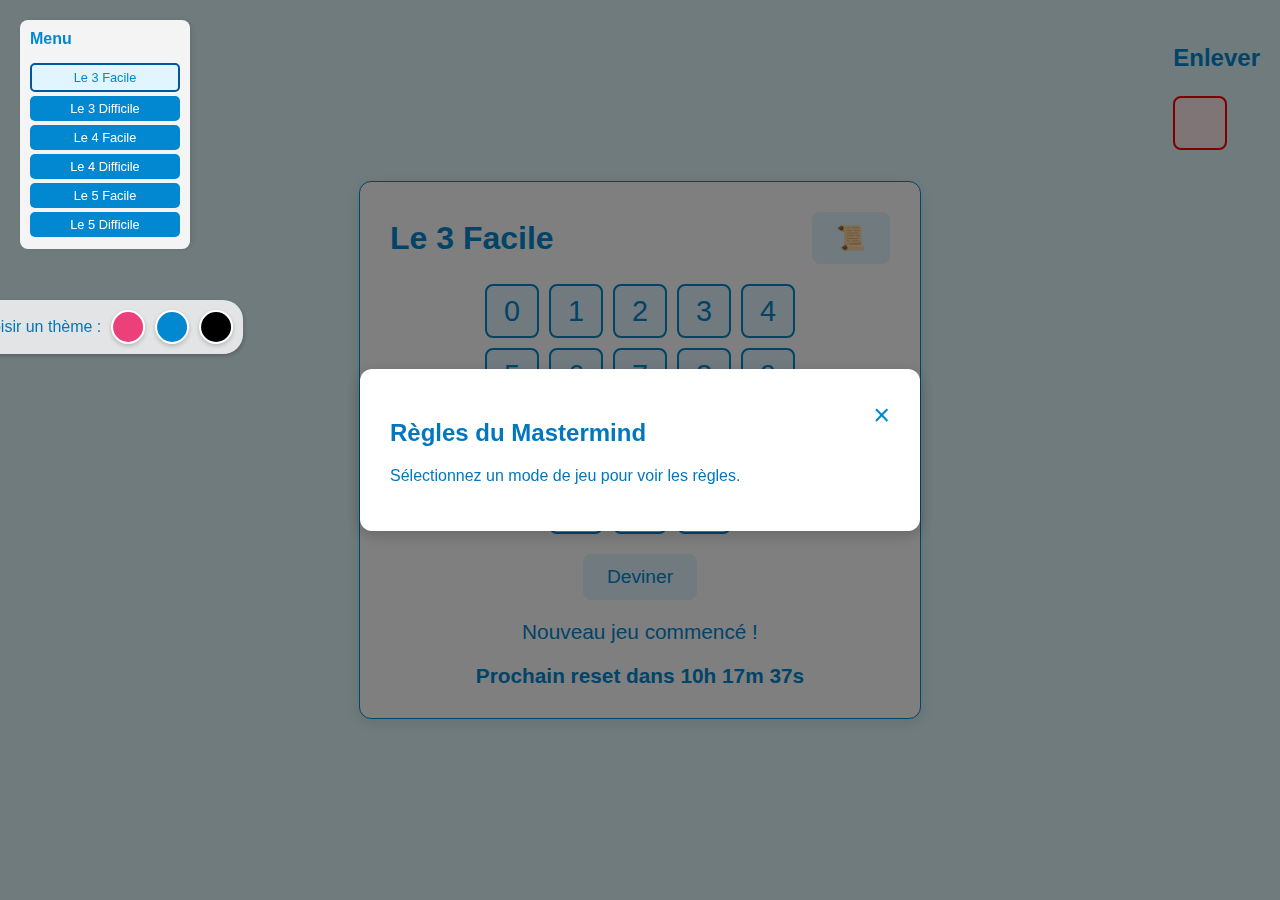
==== index.html @ f43af259 "Add files via upload" ====
<!DOCTYPE html>
<html lang="fr">
<head>
    <meta charset="UTF-8">
    <meta name="viewport" content="width=device-width, initial-scale=1.0">
    <title>Mastermind</title>
    <link rel="stylesheet" href="styles.css">
</head>
<body>
<div id="menu">
    <h2>Menu</h2>
    <button onclick="selectGame('3-easy')">Le 3 Facile</button>
    <button onclick="selectGame('3-hard')">Le 3 Difficile</button>
    <button onclick="selectGame('4-easy')">Le 4 Facile</button>
    <button onclick="selectGame('4-hard')">Le 4 Difficile</button>
    <button onclick="selectGame('5-easy')">Le 5 Facile</button>
    <button onclick="selectGame('5-hard')">Le 5 Difficile</button>
</div>

<div id="game-container">
    <div id="game">
        <div class="header">
            <h1 id="game-title">Mastermind</h1>
            <button class="rules-btn" onclick="openRulesPopup()">📜</button>
        </div>
        <div class="input-container">
            <div class="tile-row">
                <div class="tile" id="tile-0">0</div>
                <div class="tile" id="tile-1">1</div>
                <div class="tile" id="tile-2">2</div>
                <div class="tile" id="tile-3">3</div>
                <div class="tile" id="tile-4">4</div>
            </div>
            <div class="tile-row">
                <div class="tile" id="tile-5">5</div>
                <div class="tile" id="tile-6">6</div>
                <div class="tile" id="tile-7">7</div>
                <div class="tile" id="tile-8">8</div>
                <div class="tile" id="tile-9">9</div>
            </div>
        </div>
        <div class="button-container">
            <button onclick="clearSelected()">Vider</button>
            <button onclick="clearAll()">Vider Tout</button>
        </div>
        <div class="proposal-container">
            <div class="proposal-tile" id="proposal-1"></div>
            <div class="proposal-tile" id="proposal-2"></div>
            <div class="proposal-tile" id="proposal-3"></div>
            <div class="proposal-tile" id="proposal-4"></div>
            <div class="proposal-tile" id="proposal-5"></div>
        </div>
        <button onclick="makeGuess()">Deviner</button>
        <div id="feedback"></div>
        <div id="history"></div>
        <div id="countdown"></div>
    </div>
</div>

<!-- Section pour enlever les chiffres -->
<div id="exclude-section">
    <h3>Enlever</h3>
    <div id="exclude-tile" class="tile"></div>
    <div id="excluded-numbers"></div>
</div>

<!-- Pop-up pour les règles -->
<div id="rules-popup" class="popup">
    <div class="popup-content">
        <span class="close-btn" onclick="closePopup()">&times;</span>
        <h2>Règles du Mastermind</h2>
        <p>Devinez la combinaison secrète de 4 chiffres allant de 0 à 9.</p>
        <p>Les règles sont les suivantes :</p>
        <ul>
            <li>Pas de doublons : chaque chiffre est unique.</li>
            <li>Vous avez 10 tentatives pour deviner la combinaison.</li>
            <li>Après chaque tentative, vous recevrez des indices :
                <ul>
                    <li>Bien placé : chiffre correct à la bonne position.</li>
                    <li>Mal placé : chiffre correct mais à la mauvaise position.</li>
                </ul>
            </li>
        </ul>
    </div>
</div>

<!-- Pop-up de victoire -->
<div id="victory-popup" class="popup">
    <div class="popup-content">
        <span class="close-btn" onclick="closeVictoryPopup()">&times;</span>
        <h2>🎉 Bravo ! 🎉</h2>
        <p id="victory-message"></p>
    </div>
</div>

<script src="mastermind.js"></script>

<div id="theme-menu">
    <label>Choisir un thème :</label>
    <div class="theme-option" data-theme="rose-gris" style="background-color: #EC407A;"></div>
    <div class="theme-option" data-theme="bleu-vert" style="background-color: #0288D1;"></div>
    <div class="theme-option" data-theme="noir" style="background-color: #000000;"></div>
</div>


</body>
</html>
---- styles.css ----
body {
    font-family: 'Roboto', sans-serif;
    display: flex;
    justify-content: center;
    align-items: center;
    height: 100vh;
    margin: 0;
    background-color: #d6f7be; /* Gris Clair */
    color: #424242; /* Gris Foncé */
}

#game-container {
    text-align: center;
    width: 100%;
    max-width: 500px;
    padding: 30px;
    background-color: white;
    border-radius: 12px;
    box-shadow: 0 4px 15px rgba(0, 0, 0, 0.1);
    border: 1px solid #EC407A; /* Rose Pastel */
}

#game {
    display: inline-block;
    width: 100%;
}

.header {
    display: flex;
    justify-content: space-between;
    align-items: center;
    margin-bottom: 20px;
}

.header h1 {
    color: #EC407A; /* Rose Pastel */
    font-size: 2em;
    margin: 0;
}

.rules-btn {
    background: none;
    border: none;
    font-size: 1.5em;
    cursor: pointer;
    color: #EC407A; /* Rose Pastel */
}

.rules-btn:hover {
    color: #d81b60; /* Rose foncé pour le hover */
}

.input-container {
    display: flex;
    flex-direction: column;
    align-items: center;
    gap: 10px;
    margin-bottom: 20px;
}

.tile-row {
    display: flex;
    gap: 10px;
}

.tile {
    width: 50px;
    height: 50px;
    display: flex;
    justify-content: center;
    align-items: center;
    font-size: 1.8em;
    border: 2px solid #EC407A; /* Rose Pastel */
    border-radius: 8px;
    background-color: #FCE4EC; /* Rose très clair */
    color: #EC407A; /* Rose Pastel */
    cursor: pointer;
    transition: background-color 0.3s;
}

.tile:hover {
    background-color: #F3E5F5; /* Rose clair pour le hover */
}

.tile.disabled {
    background-color: #E0E0E0; /* Gris Clair */
    color: #999;
    cursor: not-allowed;
}

.button-container {
    display: flex;
    justify-content: center;
    gap: 10px;
    margin-bottom: 20px;
}

.button-container button {
    padding: 10px 20px;
    font-size: 1em;
    cursor: pointer;
    background-color: #EC407A; /* Rose Pastel */
    color: white;
    border: none;
    border-radius: 8px;
    transition: background-color 0.3s;
}

.button-container button:hover {
    background-color: #d81b60; /* Rose foncé pour le hover */
}

.proposal-container {
    display: flex;
    justify-content: center;
    gap: 10px;
    margin-bottom: 20px;
}

.proposal-tile {
    width: 50px;
    height: 50px;
    display: flex;
    justify-content: center;
    align-items: center;
    font-size: 1.8em;
    border: 2px solid #EC407A; /* Rose Pastel */
    border-radius: 8px;
    background-color: #FCE4EC; /* Rose très clair */
    color: #EC407A; /* Rose Pastel */
    cursor: pointer;
}

.proposal-tile.selected {
    border-color: #d81b60; /* Rose foncé pour la sélection */
}

button {
    padding: 12px 24px;
    font-size: 1.2em;
    cursor: pointer;
    background-color: #EC407A; /* Rose Pastel */
    color: white;
    border: none;
    border-radius: 8px;
    transition: background-color 0.3s;
}

button:hover {
    background-color: #d81b60; /* Rose foncé pour le hover */
}

#feedback {
    margin-top: 20px;
    font-size: 1.3em;
    color: #EC407A; /* Rose Pastel */
}

#history {
    margin-top: 20px;
    text-align: left;
}

.history-item {
    display: flex;
    align-items: center;
    margin-bottom: 15px;
}

.history-digit {
    display: inline-block;
    width: 50px;
    height: 50px;
    line-height: 50px;
    text-align: center;
    font-size: 1.8em;
    margin: 0 8px;
    border: 2px solid #EC407A; /* Rose Pastel */
    border-radius: 8px;
    background-color: #FCE4EC; /* Rose très clair */
    color: #EC407A; /* Rose Pastel */
}

.result {
    margin-left: 20px;
    font-size: 1.3em;
    color: #EC407A; /* Rose Pastel */
    white-space: nowrap;
}

#countdown {
    margin-top: 20px;
    font-size: 1.3em;
    font-weight: bold;
    color: #EC407A; /* Rose Pastel */
}

/* Styles pour la pop-up */
.popup {
    display: none;
    justify-content: center;
    align-items: center;
    position: fixed;
    top: 0;
    left: 0;
    width: 100%;
    height: 100%;
    background-color: rgba(0, 0, 0, 0.5);
}

.popup-content {
    background-color: white;
    padding: 30px;
    border-radius: 12px;
    box-shadow: 0 4px 15px rgba(0, 0, 0, 0.2);
    text-align: left;
    width: 80%;
    max-width: 500px;
}

.close-btn {
    float: right;
    font-size: 1.8em;
    cursor: pointer;
    color: #EC407A; /* Rose Pastel */
}

.close-btn:hover {
    color: #d81b60; /* Rose foncé pour le hover */
}

/* Styles pour la section d'exclusion */
#exclude-section {
    position: absolute;
    top: 20px;
    right: 20px;
    text-align: center;
}

#exclude-section h3 {
    font-size: 1.5em;
    color: #EC407A; /* Rose Pastel */
}

#exclude-tile {
    margin-top: 10px;
    cursor: pointer;
    border-color: red;
    background-color: #ffebee;
    color: red;
}

#exclude-tile.selected {
    border-color: #d81b60; /* Rose foncé pour la sélection */
    background-color: #FCE4EC; /* Rose très clair */
    color: #EC407A; /* Rose Pastel */
}

#excluded-numbers {
    margin-top: 10px;
    display: flex;
    flex-direction: column;
    align-items: center;
    gap: 10px;
}

#excluded-numbers .excluded-number {
    width: 50px;
    height: 50px;
    display: flex;
    justify-content: center;
    align-items: center;
    font-size: 1.8em;
    border: 2px solid red;
    border-radius: 8px;
    background-color: #ffebee;
    color: red;
    cursor: pointer;
}

#excluded-numbers .excluded-number:hover {
    background-color: #ffcdd2;
}

.tile.disabled {
    background-color: #E0E0E0; /* Gris Clair */
    color: #999;
    cursor: not-allowed;
}

.tile.excluded {
    background-color: #ffcdd2;
    color: red;
    cursor: pointer;
}

.tile.selected {
    border-color: #d81b60; /* Rose foncé pour la sélection */
    background-color: #FCE4EC; /* Rose très clair */
    color: #EC407A; /* Rose Pastel */
}

/* Styles pour les boutons de chiffres */
#number-buttons {
    display: flex;
    flex-wrap: wrap;
    justify-content: center;
    gap: 10px;
    margin-top: 20px;
}

#number-buttons button {
    width: 50px;
    height: 50px;
    font-size: 1.8em;
    border: 2px solid #EC407A; /* Rose Pastel */
    border-radius: 8px;
    background-color: #FCE4EC; /* Rose très clair */
    color: #EC407A; /* Rose Pastel */
    cursor: pointer;
    transition: background-color 0.3s;
}

#number-buttons button:hover {
    background-color: #F3E5F5; /* Rose clair pour le hover */
}

#number-buttons button.excluded {
    color: red;
    border-color: red;
    background-color: #ffebee;
}

#menu {
    position: fixed;
    top: 20px;
    left: 20px;
    z-index: 1000;
    background-color: #f4f4f4;
    padding: 10px;
    box-shadow: 2px 0 5px rgba(0, 0, 0, 0.1);
    border-radius: 8px;
    width: 150px; /* Largeur fixe pour le menu */
}

#menu h2 {
    margin-top: 0;
    color: #EC407A; /* Rose Pastel */
    font-size: 1em; /* Réduit la taille du titre */
}

#menu button {
    width: 100%;
    padding: 5px; /* Réduit le padding des boutons */
    margin: 2px 0; /* Réduit la marge entre les boutons */
    background-color: #EC407A; /* Rose Pastel */
    color: white;
    border: none;
    border-radius: 5px;
    cursor: pointer;
    transition: background-color 0.3s;
    font-size: 0.8em; /* Réduit la taille de la police */
}

#menu button:hover {
    background-color: #d81b60; /* Rose foncé pour le hover */
}

#menu button.selected {
    border: 2px solid #d81b60; /* Rose foncé pour la sélection */
    background-color: #FCE4EC; /* Rose très clair */
    color: #EC407A; /* Rose Pastel */
}

.history-digit.well-placed {
    background-color: green;
    color: white;
}

.history-digit.misplaced {
    background-color: yellow;
    color: black;
}

/* Thème Rose et Gris */
body.rose-gris {
    background-color: #E0E0E0; /* Gris Clair */
    color: #424242; /* Gris Foncé */
}

body.rose-gris #game-container {
    border: 1px solid #EC407A; /* Rose Pastel */
}

body.rose-gris .header h1 {
    color: #EC407A; /* Rose Pastel */
}

body.rose-gris .tile,
body.rose-gris .proposal-tile,
body.rose-gris button {
    border-color: #EC407A; /* Rose Pastel */
    background-color: #FCE4EC; /* Rose très clair */
    color: #EC407A; /* Rose Pastel */
}

body.rose-gris .tile:hover,
body.rose-gris .proposal-tile:hover,
body.rose-gris button:hover {
    background-color: #F3E5F5; /* Rose clair pour le hover */
}

/* Thème Bleu et Vert */
body.bleu-vert {
    background-color: #E0F7FA; /* Bleu très clair */
    color: #0277BD; /* Bleu foncé pour le texte par défaut */
}

body.bleu-vert #game-container {
    border: 1px solid #0288D1; /* Bleu */
}

body.bleu-vert .header h1 {
    color: #0288D1; /* Bleu */
}

body.bleu-vert .rules-btn {
    color: #0288D1; /* Bleu */
}

body.bleu-vert .rules-btn:hover {
    color: #01579B; /* Bleu foncé pour le hover */
}

body.bleu-vert .tile,
body.bleu-vert .proposal-tile,
body.bleu-vert button {
    border-color: #0288D1; /* Bleu */
    background-color: #E1F5FE; /* Bleu très clair */
    color: #0288D1; /* Bleu */
}

body.bleu-vert .tile:hover,
body.bleu-vert .proposal-tile:hover,
body.bleu-vert button:hover {
    background-color: #B3E5FC; /* Bleu clair pour le hover */
}

body.bleu-vert #feedback {
    color: #0288D1; /* Bleu */
}

body.bleu-vert #history .history-item .history-digit {
    border-color: #0288D1; /* Bleu */
    background-color: #E1F5FE; /* Bleu très clair */
    color: #0288D1; /* Bleu */
}

body.bleu-vert #countdown {
    color: #0288D1; /* Bleu */
}

body.bleu-vert .close-btn {
    color: #0288D1; /* Bleu */
}

body.bleu-vert .close-btn:hover {
    color: #01579B; /* Bleu foncé pour le hover */
}

body.bleu-vert #exclude-section h3 {
    color: #0288D1; /* Bleu */
}

body.bleu-vert #menu h2 {
    color: #0288D1; /* Bleu */
}

body.bleu-vert #menu button {
    background-color: #0288D1; /* Bleu */
    color: white;
}

body.bleu-vert #menu button:hover {
    background-color: #01579B; /* Bleu foncé pour le hover */
}

body.bleu-vert #menu button.selected {
    border: 2px solid #01579B; /* Bleu foncé pour la sélection */
    background-color: #E1F5FE; /* Bleu très clair */
    color: #0288D1; /* Bleu */
}

body.bleu-vert #number-buttons button {
    border-color: #0288D1; /* Bleu */
    background-color: #E1F5FE; /* Bleu très clair */
    color: #0288D1; /* Bleu */
}

body.bleu-vert #number-buttons button:hover {
    background-color: #B3E5FC; /* Bleu clair pour le hover */
}

body.bleu-vert .well-placed-example {
    color: white;
    background-color: #01579B; /* Bleu foncé pour "bien placé" */
    padding: 2px 5px;
    border-radius: 3px;
}

body.bleu-vert .misplaced-example {
    color: black;
    background-color: #B3E5FC; /* Bleu clair pour "mal placé" */
    padding: 2px 5px;
    border-radius: 3px;
}

/* Styles pour le texte de l'historique dans le thème bleu */
body.bleu-vert #history .result {
    color: #0288D1; /* Bleu */
}

body.bleu-vert .history-item .result {
    color: #0288D1; /* Bleu */
}
body.bleu-vert .history-digit.well-placed {
    background-color: #05662d !important; /* Vert foncé */
    color: white !important;
}

body.bleu-vert .history-digit.misplaced {
    background-color: #f1f52c !important; /* Jaune */
    color: black !important;
}



/* Thème Noir */
body.noir {
    background-color: #121212; /* Bleu très clair */
    color: #0277BD; /* Bleu foncé pour le texte par défaut */
}

body.noir #game-container {
    border: 1px solid #121212; /* Bleu */
}

body.noir .header h1 {
    color: #121212; /* Bleu */
}

body.noir .rules-btn {
    color: #121212; /* Bleu */
}

body.noir .rules-btn:hover {
    color: #121212; /* Bleu foncé pour le hover */
}

body.noir .tile,
body.noir .proposal-tile,
body.noir button {
    border-color: #121212; /* Bleu */
    background-color: #e0e0e0; /* Bleu très clair */
    color: #121212; /* Bleu */
}

body.noir .tile:hover,
body.noir .proposal-tile:hover,
body.noir button:hover {
    background-color: #B3E5FC; /* Bleu clair pour le hover */
}

body.noir #feedback {
    color: #121212; /* Bleu */
}

body.noir #history .history-item .history-digit {
    border-color: #121212; /* Bleu */
    background-color: #e0e0e0; /* Bleu très clair */
    color: #121212; /* Bleu */
}

body.noir #countdown {
    color: #121212; /* Bleu */
}

body.noir .close-btn {
    color: #121212; /* Bleu */
}

body.noir .close-btn:hover {
    color: #01579B; /* Bleu foncé pour le hover */
}

body.noir #exclude-section h3 {
    color: #121212; /* Bleu */
}

body.noir #menu h2 {
    color: #121212; /* Bleu */
}

body.noir #menu button {
    background-color: #121212; /* Bleu */
    color: white;
}

body.noir #menu button:hover {
    background-color: #01579B; /* Bleu foncé pour le hover */
}

body.noir #menu button.selected {
    border: 2px solid #01579B; /* Bleu foncé pour la sélection */
    background-color: #e0e0e0; /* Bleu très clair */
    color: #121212; /* Bleu */
}

body.noir #number-buttons button {
    border-color: #121212; /* Bleu */
    background-color: #e0e0e0; /* Bleu très clair */
    color: #121212; /* Bleu */
}

body.noir #number-buttons button:hover {
    background-color: #B3E5FC; /* Bleu clair pour le hover */
}

body.noir .well-placed-example {
    color: white;
    background-color: #01579B; /* Bleu foncé pour "bien placé" */
    padding: 2px 5px;
    border-radius: 3px;
}

body.noir .misplaced-example {
    color: black;
    background-color: #B3E5FC; /* Bleu clair pour "mal placé" */
    padding: 2px 5px;
    border-radius: 3px;
}

/* Styles pour le texte de l'historique dans le thème bleu */
body.noir #history .result {
    color: #121212; /* Bleu */
}

body.noir .history-item .result {
    color: #121212; /* Bleu */
}
body.noir .history-digit.well-placed {
    background-color: #05662d !important; /* Vert foncé */
    color: white !important;
}

body.noir .history-digit.misplaced {
    background-color: #f1f52c !important; /* Jaune */
    color: black !important;
}







/* Styles communs pour les cases de couleur */
#theme-menu {
    display: flex;
    justify-content: left; /* Centre les éléments horizontalement */
    align-items: center;
    gap: 10px;
    position: absolute; /* Positionne le menu de manière absolue */
    top: 300px; /* 20px du haut de la page */
    left: 8%; /* Centre par rapport à la largeur de la page */
    transform: translateX(-50%); /* Déplace le menu de 50% de sa propre largeur vers la gauche */
    padding: 10px;
    background-color: rgba(255, 255, 255, 0.8); /* Fond semi-transparent pour le contraste */
    border-radius: 20px;
    box-shadow: 0 2px 4px rgba(0, 0, 0, 0.2); /* Ombre pour mieux voir le menu */
}

.theme-option {
    width: 30px;
    height: 30px;
    border-radius: 50%;
    cursor: pointer;
    border: 2px solid #FFFFFF;
    box-shadow: 0 2px 4px rgba(0, 0, 0, 0.2); /* Ajoute une ombre pour mieux voir les cases */
}

.theme-option:hover {
    transform: scale(1.1); /* Agrandit légèrement la case au survol */
}
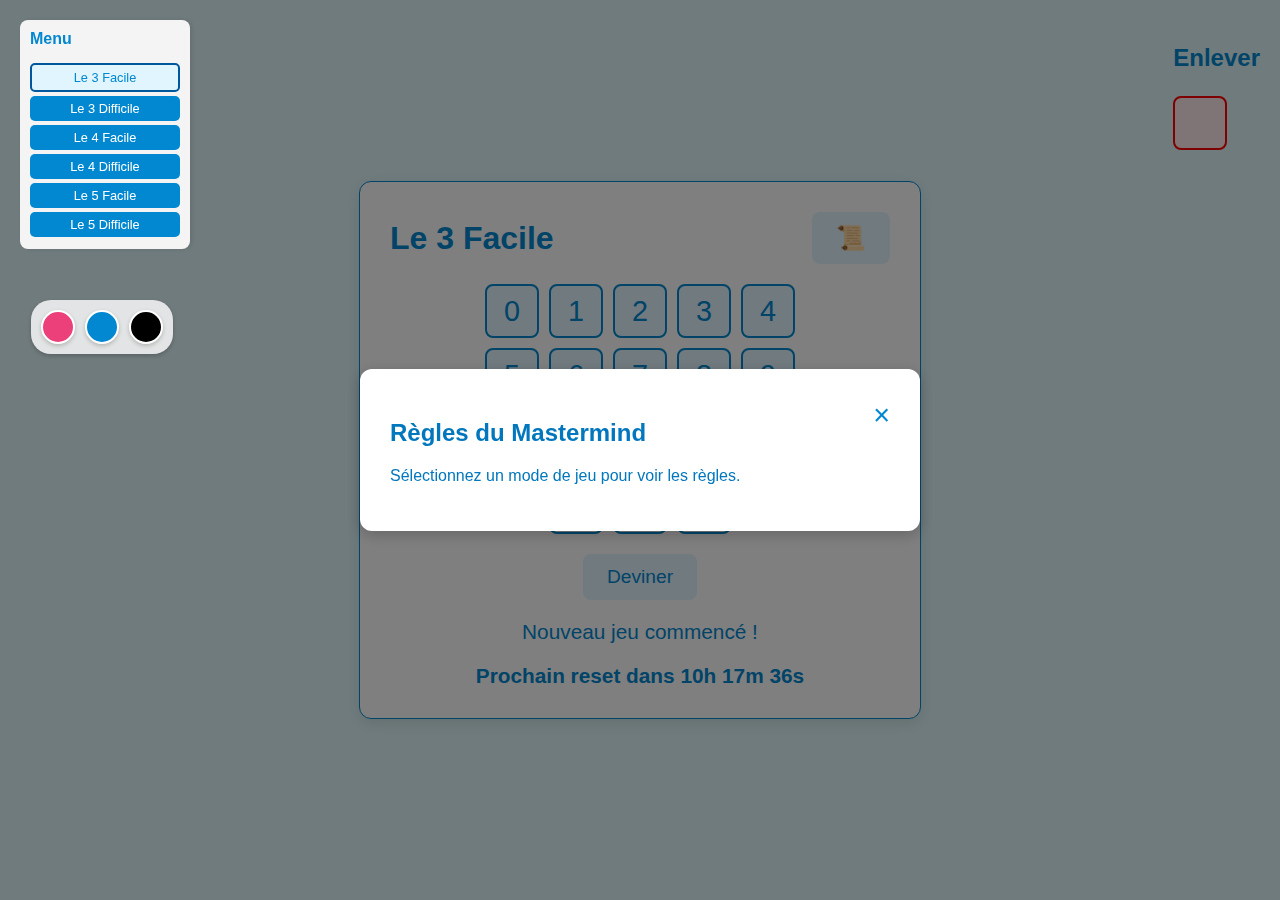
==== commit ed13ffe8: "Add files via upload" ====
--- a/index.html
+++ b/index.html
@@ -96,12 +96,10 @@
 <script src="mastermind.js"></script>
 
 <div id="theme-menu">
-    <label>Choisir un thème :</label>
     <div class="theme-option" data-theme="rose-gris" style="background-color: #EC407A;"></div>
     <div class="theme-option" data-theme="bleu-vert" style="background-color: #0288D1;"></div>
     <div class="theme-option" data-theme="noir" style="background-color: #000000;"></div>
 </div>
 
-
 </body>
 </html>
--- a/styles.css
+++ b/styles.css
@@ -88,6 +88,13 @@
     cursor: not-allowed;
 }
 
+.tile.locked {
+    background-color: #757575 !important; /* Gris sombre pour indiquer le verrouillage */
+    color: #ffffff !important; /* Texte blanc pour un meilleur contraste */
+    cursor: not-allowed !important;
+    opacity: 0.7 !important; /* Réduit l'opacité pour un effet de grisage */
+}
+
 .button-container {
     display: flex;
     justify-content: center;
@@ -533,8 +540,6 @@
     color: black !important;
 }
 
-
-
 /* Thème Noir */
 body.noir {
     background-color: #121212; /* Bleu très clair */
@@ -657,12 +662,6 @@
     background-color: #f1f52c !important; /* Jaune */
     color: black !important;
 }
-
-
-
-
-
-
 
 /* Styles communs pour les cases de couleur */
 #theme-menu {
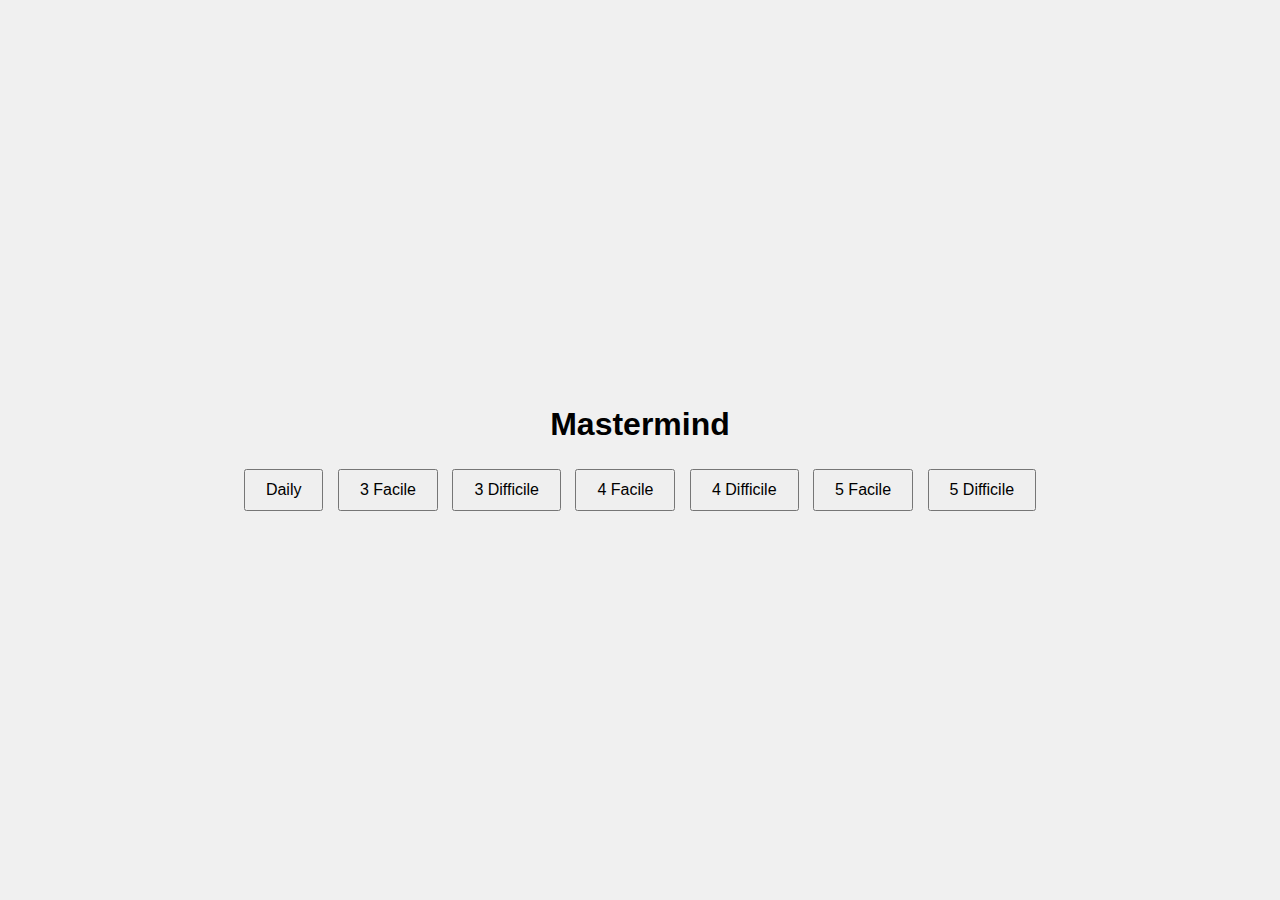
==== commit 8ce579b1: "Add files via upload" ====
--- a/index.html
+++ b/index.html
@@ -7,99 +7,15 @@
     <link rel="stylesheet" href="styles.css">
 </head>
 <body>
-<div id="menu">
-    <h2>Menu</h2>
-    <button onclick="selectGame('3-easy')">Le 3 Facile</button>
-    <button onclick="selectGame('3-hard')">Le 3 Difficile</button>
-    <button onclick="selectGame('4-easy')">Le 4 Facile</button>
-    <button onclick="selectGame('4-hard')">Le 4 Difficile</button>
-    <button onclick="selectGame('5-easy')">Le 5 Facile</button>
-    <button onclick="selectGame('5-hard')">Le 5 Difficile</button>
-</div>
-
-<div id="game-container">
-    <div id="game">
-        <div class="header">
-            <h1 id="game-title">Mastermind</h1>
-            <button class="rules-btn" onclick="openRulesPopup()">📜</button>
-        </div>
-        <div class="input-container">
-            <div class="tile-row">
-                <div class="tile" id="tile-0">0</div>
-                <div class="tile" id="tile-1">1</div>
-                <div class="tile" id="tile-2">2</div>
-                <div class="tile" id="tile-3">3</div>
-                <div class="tile" id="tile-4">4</div>
-            </div>
-            <div class="tile-row">
-                <div class="tile" id="tile-5">5</div>
-                <div class="tile" id="tile-6">6</div>
-                <div class="tile" id="tile-7">7</div>
-                <div class="tile" id="tile-8">8</div>
-                <div class="tile" id="tile-9">9</div>
-            </div>
-        </div>
-        <div class="button-container">
-            <button onclick="clearSelected()">Vider</button>
-            <button onclick="clearAll()">Vider Tout</button>
-        </div>
-        <div class="proposal-container">
-            <div class="proposal-tile" id="proposal-1"></div>
-            <div class="proposal-tile" id="proposal-2"></div>
-            <div class="proposal-tile" id="proposal-3"></div>
-            <div class="proposal-tile" id="proposal-4"></div>
-            <div class="proposal-tile" id="proposal-5"></div>
-        </div>
-        <button onclick="makeGuess()">Deviner</button>
-        <div id="feedback"></div>
-        <div id="history"></div>
-        <div id="countdown"></div>
+    <div class="menu">
+        <h1>Mastermind</h1>
+        <button onclick="window.location.href='game.html?mode=daily'">Daily</button>
+        <button onclick="window.location.href='game.html?mode=3easy'">3 Facile</button>
+        <button onclick="window.location.href='game.html?mode=3hard'">3 Difficile</button>
+        <button onclick="window.location.href='game.html?mode=4easy'">4 Facile</button>
+        <button onclick="window.location.href='game.html?mode=4hard'">4 Difficile</button>
+        <button onclick="window.location.href='game.html?mode=5easy'">5 Facile</button>
+        <button onclick="window.location.href='game.html?mode=5hard'">5 Difficile</button>
     </div>
-</div>
-
-<!-- Section pour enlever les chiffres -->
-<div id="exclude-section">
-    <h3>Enlever</h3>
-    <div id="exclude-tile" class="tile"></div>
-    <div id="excluded-numbers"></div>
-</div>
-
-<!-- Pop-up pour les règles -->
-<div id="rules-popup" class="popup">
-    <div class="popup-content">
-        <span class="close-btn" onclick="closePopup()">&times;</span>
-        <h2>Règles du Mastermind</h2>
-        <p>Devinez la combinaison secrète de 4 chiffres allant de 0 à 9.</p>
-        <p>Les règles sont les suivantes :</p>
-        <ul>
-            <li>Pas de doublons : chaque chiffre est unique.</li>
-            <li>Vous avez 10 tentatives pour deviner la combinaison.</li>
-            <li>Après chaque tentative, vous recevrez des indices :
-                <ul>
-                    <li>Bien placé : chiffre correct à la bonne position.</li>
-                    <li>Mal placé : chiffre correct mais à la mauvaise position.</li>
-                </ul>
-            </li>
-        </ul>
-    </div>
-</div>
-
-<!-- Pop-up de victoire -->
-<div id="victory-popup" class="popup">
-    <div class="popup-content">
-        <span class="close-btn" onclick="closeVictoryPopup()">&times;</span>
-        <h2>🎉 Bravo ! 🎉</h2>
-        <p id="victory-message"></p>
-    </div>
-</div>
-
-<script src="mastermind.js"></script>
-
-<div id="theme-menu">
-    <div class="theme-option" data-theme="rose-gris" style="background-color: #EC407A;"></div>
-    <div class="theme-option" data-theme="bleu-vert" style="background-color: #0288D1;"></div>
-    <div class="theme-option" data-theme="noir" style="background-color: #000000;"></div>
-</div>
-
 </body>
 </html>
--- a/styles.css
+++ b/styles.css
@@ -1,693 +1,53 @@
 body {
-    font-family: 'Roboto', sans-serif;
+    font-family: Arial, sans-serif;
     display: flex;
     justify-content: center;
     align-items: center;
     height: 100vh;
     margin: 0;
-    background-color: #d6f7be; /* Gris Clair */
-    color: #424242; /* Gris Foncé */
+    background-color: #f0f0f0;
 }
 
-#game-container {
+.menu, .game-container {
     text-align: center;
-    width: 100%;
-    max-width: 500px;
-    padding: 30px;
-    background-color: white;
-    border-radius: 12px;
-    box-shadow: 0 4px 15px rgba(0, 0, 0, 0.1);
-    border: 1px solid #EC407A; /* Rose Pastel */
 }
 
-#game {
-    display: inline-block;
-    width: 100%;
+.menu button, .buttons button {
+    margin: 5px;
+    padding: 10px 20px;
+    font-size: 16px;
 }
 
-.header {
+.tiles {
     display: flex;
-    justify-content: space-between;
-    align-items: center;
+    justify-content: center;
     margin-bottom: 20px;
 }
 
-.header h1 {
-    color: #EC407A; /* Rose Pastel */
-    font-size: 2em;
-    margin: 0;
+.tiles button {
+    margin: 5px;
+    padding: 10px;
+    font-size: 18px;
 }
 
-.rules-btn {
-    background: none;
-    border: none;
-    font-size: 1.5em;
-    cursor: pointer;
-    color: #EC407A; /* Rose Pastel */
-}
-
-.rules-btn:hover {
-    color: #d81b60; /* Rose foncé pour le hover */
-}
-
-.input-container {
+.attempt {
     display: flex;
-    flex-direction: column;
-    align-items: center;
-    gap: 10px;
+    justify-content: center;
     margin-bottom: 20px;
 }
 
-.tile-row {
-    display: flex;
-    gap: 10px;
+.attempt input {
+    width: 30px;
+    height: 30px;
+    font-size: 18px;
+    text-align: center;
+    margin: 0 5px;
 }
 
-.tile {
-    width: 50px;
-    height: 50px;
-    display: flex;
-    justify-content: center;
-    align-items: center;
-    font-size: 1.8em;
-    border: 2px solid #EC407A; /* Rose Pastel */
-    border-radius: 8px;
-    background-color: #FCE4EC; /* Rose très clair */
-    color: #EC407A; /* Rose Pastel */
-    cursor: pointer;
-    transition: background-color 0.3s;
-}
-
-.tile:hover {
-    background-color: #F3E5F5; /* Rose clair pour le hover */
-}
-
-.tile.disabled {
-    background-color: #E0E0E0; /* Gris Clair */
-    color: #999;
-    cursor: not-allowed;
-}
-
-.tile.locked {
-    background-color: #757575 !important; /* Gris sombre pour indiquer le verrouillage */
-    color: #ffffff !important; /* Texte blanc pour un meilleur contraste */
-    cursor: not-allowed !important;
-    opacity: 0.7 !important; /* Réduit l'opacité pour un effet de grisage */
-}
-
-.button-container {
-    display: flex;
-    justify-content: center;
-    gap: 10px;
-    margin-bottom: 20px;
-}
-
-.button-container button {
-    padding: 10px 20px;
-    font-size: 1em;
-    cursor: pointer;
-    background-color: #EC407A; /* Rose Pastel */
-    color: white;
-    border: none;
-    border-radius: 8px;
-    transition: background-color 0.3s;
-}
-
-.button-container button:hover {
-    background-color: #d81b60; /* Rose foncé pour le hover */
-}
-
-.proposal-container {
-    display: flex;
-    justify-content: center;
-    gap: 10px;
-    margin-bottom: 20px;
-}
-
-.proposal-tile {
-    width: 50px;
-    height: 50px;
-    display: flex;
-    justify-content: center;
-    align-items: center;
-    font-size: 1.8em;
-    border: 2px solid #EC407A; /* Rose Pastel */
-    border-radius: 8px;
-    background-color: #FCE4EC; /* Rose très clair */
-    color: #EC407A; /* Rose Pastel */
-    cursor: pointer;
-}
-
-.proposal-tile.selected {
-    border-color: #d81b60; /* Rose foncé pour la sélection */
-}
-
-button {
-    padding: 12px 24px;
-    font-size: 1.2em;
-    cursor: pointer;
-    background-color: #EC407A; /* Rose Pastel */
-    color: white;
-    border: none;
-    border-radius: 8px;
-    transition: background-color 0.3s;
-}
-
-button:hover {
-    background-color: #d81b60; /* Rose foncé pour le hover */
-}
-
-#feedback {
-    margin-top: 20px;
-    font-size: 1.3em;
-    color: #EC407A; /* Rose Pastel */
-}
-
-#history {
-    margin-top: 20px;
-    text-align: left;
-}
-
-.history-item {
-    display: flex;
-    align-items: center;
-    margin-bottom: 15px;
-}
-
-.history-digit {
-    display: inline-block;
-    width: 50px;
-    height: 50px;
-    line-height: 50px;
-    text-align: center;
-    font-size: 1.8em;
-    margin: 0 8px;
-    border: 2px solid #EC407A; /* Rose Pastel */
-    border-radius: 8px;
-    background-color: #FCE4EC; /* Rose très clair */
-    color: #EC407A; /* Rose Pastel */
-}
-
-.result {
-    margin-left: 20px;
-    font-size: 1.3em;
-    color: #EC407A; /* Rose Pastel */
-    white-space: nowrap;
-}
-
-#countdown {
-    margin-top: 20px;
-    font-size: 1.3em;
-    font-weight: bold;
-    color: #EC407A; /* Rose Pastel */
-}
-
-/* Styles pour la pop-up */
-.popup {
-    display: none;
-    justify-content: center;
-    align-items: center;
-    position: fixed;
-    top: 0;
-    left: 0;
-    width: 100%;
-    height: 100%;
-    background-color: rgba(0, 0, 0, 0.5);
-}
-
-.popup-content {
-    background-color: white;
-    padding: 30px;
-    border-radius: 12px;
-    box-shadow: 0 4px 15px rgba(0, 0, 0, 0.2);
-    text-align: left;
-    width: 80%;
-    max-width: 500px;
-}
-
-.close-btn {
-    float: right;
-    font-size: 1.8em;
-    cursor: pointer;
-    color: #EC407A; /* Rose Pastel */
-}
-
-.close-btn:hover {
-    color: #d81b60; /* Rose foncé pour le hover */
-}
-
-/* Styles pour la section d'exclusion */
-#exclude-section {
-    position: absolute;
-    top: 20px;
-    right: 20px;
-    text-align: center;
-}
-
-#exclude-section h3 {
-    font-size: 1.5em;
-    color: #EC407A; /* Rose Pastel */
-}
-
-#exclude-tile {
-    margin-top: 10px;
-    cursor: pointer;
-    border-color: red;
-    background-color: #ffebee;
-    color: red;
-}
-
-#exclude-tile.selected {
-    border-color: #d81b60; /* Rose foncé pour la sélection */
-    background-color: #FCE4EC; /* Rose très clair */
-    color: #EC407A; /* Rose Pastel */
-}
-
-#excluded-numbers {
-    margin-top: 10px;
-    display: flex;
-    flex-direction: column;
-    align-items: center;
-    gap: 10px;
-}
-
-#excluded-numbers .excluded-number {
-    width: 50px;
-    height: 50px;
-    display: flex;
-    justify-content: center;
-    align-items: center;
-    font-size: 1.8em;
-    border: 2px solid red;
-    border-radius: 8px;
-    background-color: #ffebee;
-    color: red;
-    cursor: pointer;
-}
-
-#excluded-numbers .excluded-number:hover {
-    background-color: #ffcdd2;
-}
-
-.tile.disabled {
-    background-color: #E0E0E0; /* Gris Clair */
-    color: #999;
-    cursor: not-allowed;
-}
-
-.tile.excluded {
-    background-color: #ffcdd2;
-    color: red;
-    cursor: pointer;
-}
-
-.tile.selected {
-    border-color: #d81b60; /* Rose foncé pour la sélection */
-    background-color: #FCE4EC; /* Rose très clair */
-    color: #EC407A; /* Rose Pastel */
-}
-
-/* Styles pour les boutons de chiffres */
-#number-buttons {
-    display: flex;
-    flex-wrap: wrap;
-    justify-content: center;
-    gap: 10px;
+.history {
     margin-top: 20px;
 }
 
-#number-buttons button {
-    width: 50px;
-    height: 50px;
-    font-size: 1.8em;
-    border: 2px solid #EC407A; /* Rose Pastel */
-    border-radius: 8px;
-    background-color: #FCE4EC; /* Rose très clair */
-    color: #EC407A; /* Rose Pastel */
-    cursor: pointer;
-    transition: background-color 0.3s;
+.history div {
+    margin: 5px 0;
 }
-
-#number-buttons button:hover {
-    background-color: #F3E5F5; /* Rose clair pour le hover */
-}
-
-#number-buttons button.excluded {
-    color: red;
-    border-color: red;
-    background-color: #ffebee;
-}
-
-#menu {
-    position: fixed;
-    top: 20px;
-    left: 20px;
-    z-index: 1000;
-    background-color: #f4f4f4;
-    padding: 10px;
-    box-shadow: 2px 0 5px rgba(0, 0, 0, 0.1);
-    border-radius: 8px;
-    width: 150px; /* Largeur fixe pour le menu */
-}
-
-#menu h2 {
-    margin-top: 0;
-    color: #EC407A; /* Rose Pastel */
-    font-size: 1em; /* Réduit la taille du titre */
-}
-
-#menu button {
-    width: 100%;
-    padding: 5px; /* Réduit le padding des boutons */
-    margin: 2px 0; /* Réduit la marge entre les boutons */
-    background-color: #EC407A; /* Rose Pastel */
-    color: white;
-    border: none;
-    border-radius: 5px;
-    cursor: pointer;
-    transition: background-color 0.3s;
-    font-size: 0.8em; /* Réduit la taille de la police */
-}
-
-#menu button:hover {
-    background-color: #d81b60; /* Rose foncé pour le hover */
-}
-
-#menu button.selected {
-    border: 2px solid #d81b60; /* Rose foncé pour la sélection */
-    background-color: #FCE4EC; /* Rose très clair */
-    color: #EC407A; /* Rose Pastel */
-}
-
-.history-digit.well-placed {
-    background-color: green;
-    color: white;
-}
-
-.history-digit.misplaced {
-    background-color: yellow;
-    color: black;
-}
-
-/* Thème Rose et Gris */
-body.rose-gris {
-    background-color: #E0E0E0; /* Gris Clair */
-    color: #424242; /* Gris Foncé */
-}
-
-body.rose-gris #game-container {
-    border: 1px solid #EC407A; /* Rose Pastel */
-}
-
-body.rose-gris .header h1 {
-    color: #EC407A; /* Rose Pastel */
-}
-
-body.rose-gris .tile,
-body.rose-gris .proposal-tile,
-body.rose-gris button {
-    border-color: #EC407A; /* Rose Pastel */
-    background-color: #FCE4EC; /* Rose très clair */
-    color: #EC407A; /* Rose Pastel */
-}
-
-body.rose-gris .tile:hover,
-body.rose-gris .proposal-tile:hover,
-body.rose-gris button:hover {
-    background-color: #F3E5F5; /* Rose clair pour le hover */
-}
-
-/* Thème Bleu et Vert */
-body.bleu-vert {
-    background-color: #E0F7FA; /* Bleu très clair */
-    color: #0277BD; /* Bleu foncé pour le texte par défaut */
-}
-
-body.bleu-vert #game-container {
-    border: 1px solid #0288D1; /* Bleu */
-}
-
-body.bleu-vert .header h1 {
-    color: #0288D1; /* Bleu */
-}
-
-body.bleu-vert .rules-btn {
-    color: #0288D1; /* Bleu */
-}
-
-body.bleu-vert .rules-btn:hover {
-    color: #01579B; /* Bleu foncé pour le hover */
-}
-
-body.bleu-vert .tile,
-body.bleu-vert .proposal-tile,
-body.bleu-vert button {
-    border-color: #0288D1; /* Bleu */
-    background-color: #E1F5FE; /* Bleu très clair */
-    color: #0288D1; /* Bleu */
-}
-
-body.bleu-vert .tile:hover,
-body.bleu-vert .proposal-tile:hover,
-body.bleu-vert button:hover {
-    background-color: #B3E5FC; /* Bleu clair pour le hover */
-}
-
-body.bleu-vert #feedback {
-    color: #0288D1; /* Bleu */
-}
-
-body.bleu-vert #history .history-item .history-digit {
-    border-color: #0288D1; /* Bleu */
-    background-color: #E1F5FE; /* Bleu très clair */
-    color: #0288D1; /* Bleu */
-}
-
-body.bleu-vert #countdown {
-    color: #0288D1; /* Bleu */
-}
-
-body.bleu-vert .close-btn {
-    color: #0288D1; /* Bleu */
-}
-
-body.bleu-vert .close-btn:hover {
-    color: #01579B; /* Bleu foncé pour le hover */
-}
-
-body.bleu-vert #exclude-section h3 {
-    color: #0288D1; /* Bleu */
-}
-
-body.bleu-vert #menu h2 {
-    color: #0288D1; /* Bleu */
-}
-
-body.bleu-vert #menu button {
-    background-color: #0288D1; /* Bleu */
-    color: white;
-}
-
-body.bleu-vert #menu button:hover {
-    background-color: #01579B; /* Bleu foncé pour le hover */
-}
-
-body.bleu-vert #menu button.selected {
-    border: 2px solid #01579B; /* Bleu foncé pour la sélection */
-    background-color: #E1F5FE; /* Bleu très clair */
-    color: #0288D1; /* Bleu */
-}
-
-body.bleu-vert #number-buttons button {
-    border-color: #0288D1; /* Bleu */
-    background-color: #E1F5FE; /* Bleu très clair */
-    color: #0288D1; /* Bleu */
-}
-
-body.bleu-vert #number-buttons button:hover {
-    background-color: #B3E5FC; /* Bleu clair pour le hover */
-}
-
-body.bleu-vert .well-placed-example {
-    color: white;
-    background-color: #01579B; /* Bleu foncé pour "bien placé" */
-    padding: 2px 5px;
-    border-radius: 3px;
-}
-
-body.bleu-vert .misplaced-example {
-    color: black;
-    background-color: #B3E5FC; /* Bleu clair pour "mal placé" */
-    padding: 2px 5px;
-    border-radius: 3px;
-}
-
-/* Styles pour le texte de l'historique dans le thème bleu */
-body.bleu-vert #history .result {
-    color: #0288D1; /* Bleu */
-}
-
-body.bleu-vert .history-item .result {
-    color: #0288D1; /* Bleu */
-}
-body.bleu-vert .history-digit.well-placed {
-    background-color: #05662d !important; /* Vert foncé */
-    color: white !important;
-}
-
-body.bleu-vert .history-digit.misplaced {
-    background-color: #f1f52c !important; /* Jaune */
-    color: black !important;
-}
-
-/* Thème Noir */
-body.noir {
-    background-color: #121212; /* Bleu très clair */
-    color: #0277BD; /* Bleu foncé pour le texte par défaut */
-}
-
-body.noir #game-container {
-    border: 1px solid #121212; /* Bleu */
-}
-
-body.noir .header h1 {
-    color: #121212; /* Bleu */
-}
-
-body.noir .rules-btn {
-    color: #121212; /* Bleu */
-}
-
-body.noir .rules-btn:hover {
-    color: #121212; /* Bleu foncé pour le hover */
-}
-
-body.noir .tile,
-body.noir .proposal-tile,
-body.noir button {
-    border-color: #121212; /* Bleu */
-    background-color: #e0e0e0; /* Bleu très clair */
-    color: #121212; /* Bleu */
-}
-
-body.noir .tile:hover,
-body.noir .proposal-tile:hover,
-body.noir button:hover {
-    background-color: #B3E5FC; /* Bleu clair pour le hover */
-}
-
-body.noir #feedback {
-    color: #121212; /* Bleu */
-}
-
-body.noir #history .history-item .history-digit {
-    border-color: #121212; /* Bleu */
-    background-color: #e0e0e0; /* Bleu très clair */
-    color: #121212; /* Bleu */
-}
-
-body.noir #countdown {
-    color: #121212; /* Bleu */
-}
-
-body.noir .close-btn {
-    color: #121212; /* Bleu */
-}
-
-body.noir .close-btn:hover {
-    color: #01579B; /* Bleu foncé pour le hover */
-}
-
-body.noir #exclude-section h3 {
-    color: #121212; /* Bleu */
-}
-
-body.noir #menu h2 {
-    color: #121212; /* Bleu */
-}
-
-body.noir #menu button {
-    background-color: #121212; /* Bleu */
-    color: white;
-}
-
-body.noir #menu button:hover {
-    background-color: #01579B; /* Bleu foncé pour le hover */
-}
-
-body.noir #menu button.selected {
-    border: 2px solid #01579B; /* Bleu foncé pour la sélection */
-    background-color: #e0e0e0; /* Bleu très clair */
-    color: #121212; /* Bleu */
-}
-
-body.noir #number-buttons button {
-    border-color: #121212; /* Bleu */
-    background-color: #e0e0e0; /* Bleu très clair */
-    color: #121212; /* Bleu */
-}
-
-body.noir #number-buttons button:hover {
-    background-color: #B3E5FC; /* Bleu clair pour le hover */
-}
-
-body.noir .well-placed-example {
-    color: white;
-    background-color: #01579B; /* Bleu foncé pour "bien placé" */
-    padding: 2px 5px;
-    border-radius: 3px;
-}
-
-body.noir .misplaced-example {
-    color: black;
-    background-color: #B3E5FC; /* Bleu clair pour "mal placé" */
-    padding: 2px 5px;
-    border-radius: 3px;
-}
-
-/* Styles pour le texte de l'historique dans le thème bleu */
-body.noir #history .result {
-    color: #121212; /* Bleu */
-}
-
-body.noir .history-item .result {
-    color: #121212; /* Bleu */
-}
-body.noir .history-digit.well-placed {
-    background-color: #05662d !important; /* Vert foncé */
-    color: white !important;
-}
-
-body.noir .history-digit.misplaced {
-    background-color: #f1f52c !important; /* Jaune */
-    color: black !important;
-}
-
-/* Styles communs pour les cases de couleur */
-#theme-menu {
-    display: flex;
-    justify-content: left; /* Centre les éléments horizontalement */
-    align-items: center;
-    gap: 10px;
-    position: absolute; /* Positionne le menu de manière absolue */
-    top: 300px; /* 20px du haut de la page */
-    left: 8%; /* Centre par rapport à la largeur de la page */
-    transform: translateX(-50%); /* Déplace le menu de 50% de sa propre largeur vers la gauche */
-    padding: 10px;
-    background-color: rgba(255, 255, 255, 0.8); /* Fond semi-transparent pour le contraste */
-    border-radius: 20px;
-    box-shadow: 0 2px 4px rgba(0, 0, 0, 0.2); /* Ombre pour mieux voir le menu */
-}
-
-.theme-option {
-    width: 30px;
-    height: 30px;
-    border-radius: 50%;
-    cursor: pointer;
-    border: 2px solid #FFFFFF;
-    box-shadow: 0 2px 4px rgba(0, 0, 0, 0.2); /* Ajoute une ombre pour mieux voir les cases */
-}
-
-.theme-option:hover {
-    transform: scale(1.1); /* Agrandit légèrement la case au survol */
-}
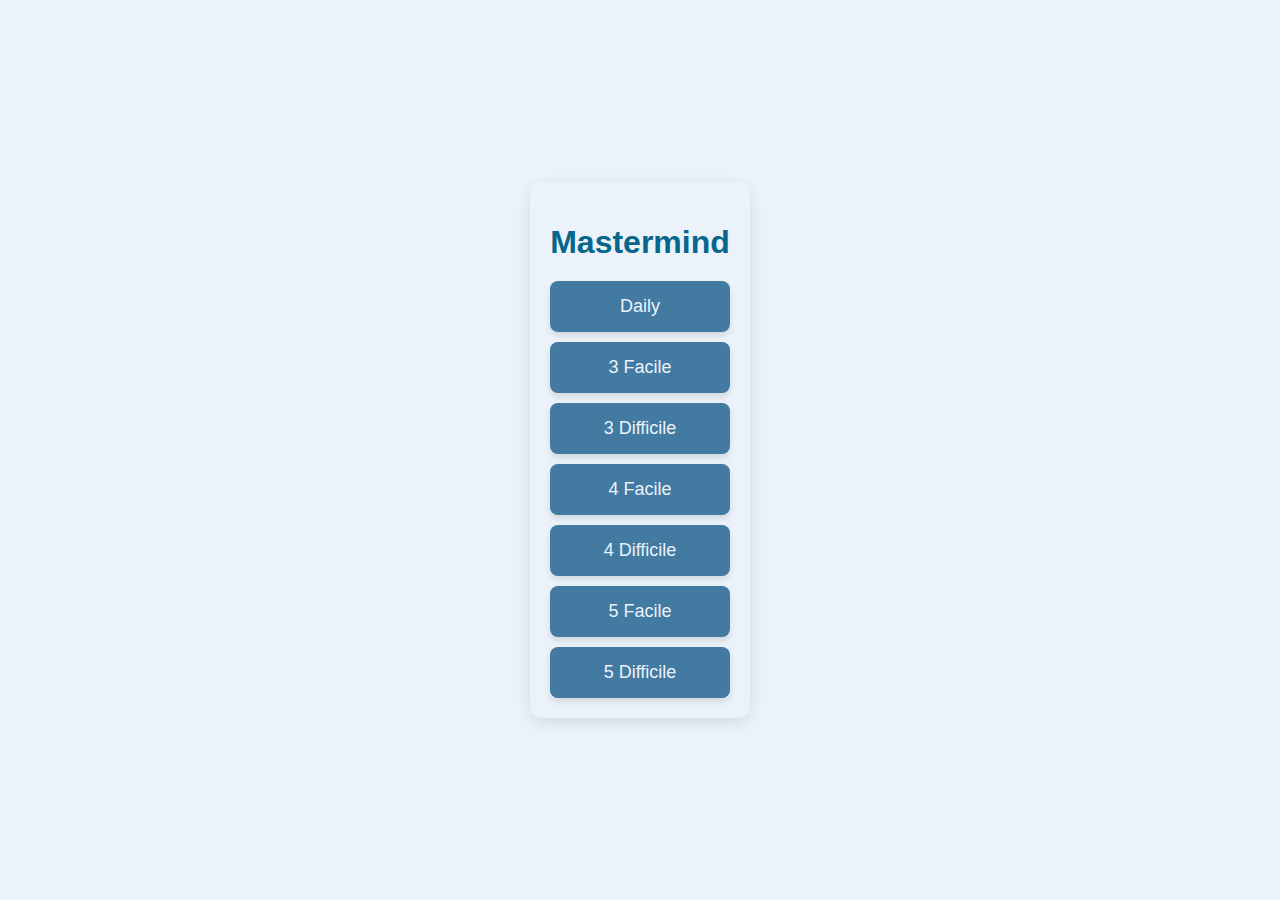
==== commit 8ec45ca1: "Add files via upload" ====
--- a/index.html
+++ b/index.html
@@ -7,15 +7,17 @@
     <link rel="stylesheet" href="styles.css">
 </head>
 <body>
-    <div class="menu">
+    <div class="menu-container">
         <h1>Mastermind</h1>
-        <button onclick="window.location.href='game.html?mode=daily'">Daily</button>
-        <button onclick="window.location.href='game.html?mode=3easy'">3 Facile</button>
-        <button onclick="window.location.href='game.html?mode=3hard'">3 Difficile</button>
-        <button onclick="window.location.href='game.html?mode=4easy'">4 Facile</button>
-        <button onclick="window.location.href='game.html?mode=4hard'">4 Difficile</button>
-        <button onclick="window.location.href='game.html?mode=5easy'">5 Facile</button>
-        <button onclick="window.location.href='game.html?mode=5hard'">5 Difficile</button>
+        <div class="menu">
+            <button onclick="window.location.href='game.html?mode=daily'">Daily</button>
+            <button onclick="window.location.href='game.html?mode=3easy'">3 Facile</button>
+            <button onclick="window.location.href='game.html?mode=3hard'">3 Difficile</button>
+            <button onclick="window.location.href='game.html?mode=4easy'">4 Facile</button>
+            <button onclick="window.location.href='game.html?mode=4hard'">4 Difficile</button>
+            <button onclick="window.location.href='game.html?mode=5easy'">5 Facile</button>
+            <button onclick="window.location.href='game.html?mode=5hard'">5 Difficile</button>
+        </div>
     </div>
 </body>
 </html>
--- a/styles.css
+++ b/styles.css
@@ -1,53 +1,233 @@
 body {
-    font-family: Arial, sans-serif;
+    font-family: 'Roboto', sans-serif;
     display: flex;
     justify-content: center;
     align-items: center;
     height: 100vh;
     margin: 0;
-    background-color: #f0f0f0;
-}
-
-.menu, .game-container {
-    text-align: center;
-}
-
-.menu button, .buttons button {
-    margin: 5px;
+    background-color: #EBF2FA;
+    color: #06668C;
+}
+
+.game-container {
+    text-align: center;
+    width: 100%;
+    max-width: 600px;
+    padding: 20px;
+    background-color: #EBF2FA;
+    border-radius: 12px;
+    box-shadow: 0 4px 15px rgba(0, 0, 0, 0.1);
+}
+
+.tiles {
+    display: grid;
+    grid-template-columns: repeat(5, 1fr);
+    gap: 10px;
+    margin-bottom: 20px;
+}
+
+.tiles button {
+    width: 60px;
+    height: 60px;
+    font-size: 24px;
+    background-color: #A4BD01;
+    border: none;
+    border-radius: 8px;
+    color: #EBF2FA;
+    cursor: pointer;
+    transition: background-color 0.3s, transform 0.2s;
+    box-shadow: 0 4px 6px rgba(0, 0, 0, 0.1);
+}
+
+.tiles button:hover {
+    background-color: #679436;
+    transform: scale(1.05);
+}
+
+.tiles button:disabled {
+    background-color: #C5C6C6;
+    cursor: not-allowed;
+}
+
+.controls {
+    display: flex;
+    justify-content: center;
+    gap: 10px;
+    margin-bottom: 20px;
+}
+
+.controls button {
     padding: 10px 20px;
     font-size: 16px;
-}
-
-.tiles {
-    display: flex;
-    justify-content: center;
-    margin-bottom: 20px;
-}
-
-.tiles button {
-    margin: 5px;
-    padding: 10px;
-    font-size: 18px;
+    background-color: #427AA1;
+    color: #EBF2FA;
+    border: none;
+    border-radius: 8px;
+    cursor: pointer;
+    transition: background-color 0.3s, transform 0.2s;
+    box-shadow: 0 4px 6px rgba(0, 0, 0, 0.1);
+}
+
+.controls button:hover {
+    background-color: #06668C;
+    transform: scale(1.05);
 }
 
 .attempt {
     display: flex;
     justify-content: center;
+    gap: 10px;
     margin-bottom: 20px;
 }
 
 .attempt input {
-    width: 30px;
-    height: 30px;
-    font-size: 18px;
-    text-align: center;
-    margin: 0 5px;
+    width: 60px;
+    height: 60px;
+    font-size: 24px;
+    text-align: center;
+    border: 2px solid #427AA1;
+    border-radius: 8px;
+    background-color: #EBF2FA;
+    color: #06668C;
+}
+
+.attempt input:focus {
+    border-color: #A4BD01;
+}
+
+.buttons {
+    display: flex;
+    justify-content: center;
+    margin-bottom: 20px;
+}
+
+.buttons button {
+    padding: 10px 20px;
+    font-size: 16px;
+    background-color: #427AA1;
+    color: #EBF2FA;
+    border: none;
+    border-radius: 8px;
+    cursor: pointer;
+    transition: background-color 0.3s, transform 0.2s;
+    box-shadow: 0 4px 6px rgba(0, 0, 0, 0.1);
+}
+
+.buttons button:hover {
+    background-color: #06668C;
+    transform: scale(1.05);
+}
+
+.back-button {
+    position: absolute;
+    bottom: 20px;
+    left: 20px;
+    padding: 10px 20px;
+    font-size: 16px;
+    background-color: #427AA1;
+    color: #EBF2FA;
+    border: none;
+    border-radius: 8px;
+    cursor: pointer;
+    transition: background-color 0.3s, transform 0.2s;
+    box-shadow: 0 4px 6px rgba(0, 0, 0, 0.1);
+}
+
+.back-button:hover {
+    background-color: #06668C;
+    transform: scale(1.05);
 }
 
 .history {
     margin-top: 20px;
-}
-
-.history div {
-    margin: 5px 0;
-}
+    color: #06668C;
+    text-align: left;
+}
+.history .attempt {
+    display: flex;
+    align-items: center;
+    margin-bottom: 10px;
+}
+
+.history .attempt-number {
+    width: 30px;
+    text-align: right;
+    margin-right: 10px;
+    font-size: 16px;
+    color: #06668C;
+}
+
+.history .attempt-tiles {
+    display: flex;
+    gap: 5px;
+    flex-grow: 1;
+    justify-content: center;
+}
+
+.history .attempt-tile {
+    width: 40px;
+    height: 40px;
+    display: flex;
+    justify-content: center;
+    align-items: center;
+    font-size: 18px;
+    border: 2px solid #427AA1;
+    border-radius: 8px;
+    background-color: #EBF2FA;
+    color: #06668C;
+    text-align: center;
+}
+
+.history .result {
+    display: flex;
+    flex-direction: column;
+    align-items: flex-start;
+    width: 120px; /* Largeur fixe pour le conteneur des résultats */
+    margin-left: 20px;
+    font-size: 14px;
+    color: #06668C;
+}
+
+.history .result .well-placed,
+.history .result .misplaced {
+    margin: 2px 0;
+}
+
+
+/* Styles for index.html buttons */
+.menu-container {
+    text-align: center;
+    padding: 20px;
+    background-color: #EBF2FA;
+    border-radius: 12px;
+    box-shadow: 0 4px 15px rgba(0, 0, 0, 0.1);
+}
+
+.menu-container h1 {
+    margin-bottom: 20px;
+    color: #06668C;
+    font-size: 2em;
+}
+
+.menu {
+    display: flex;
+    flex-direction: column;
+    gap: 10px;
+}
+
+.menu button {
+    padding: 15px 30px;
+    font-size: 18px;
+    background-color: #427AA1;
+    color: #EBF2FA;
+    border: none;
+    border-radius: 8px;
+    cursor: pointer;
+    transition: background-color 0.3s, transform 0.2s;
+    box-shadow: 0 4px 6px rgba(0, 0, 0, 0.1);
+}
+
+.menu button:hover {
+    background-color: #06668C;
+    transform: scale(1.05);
+}
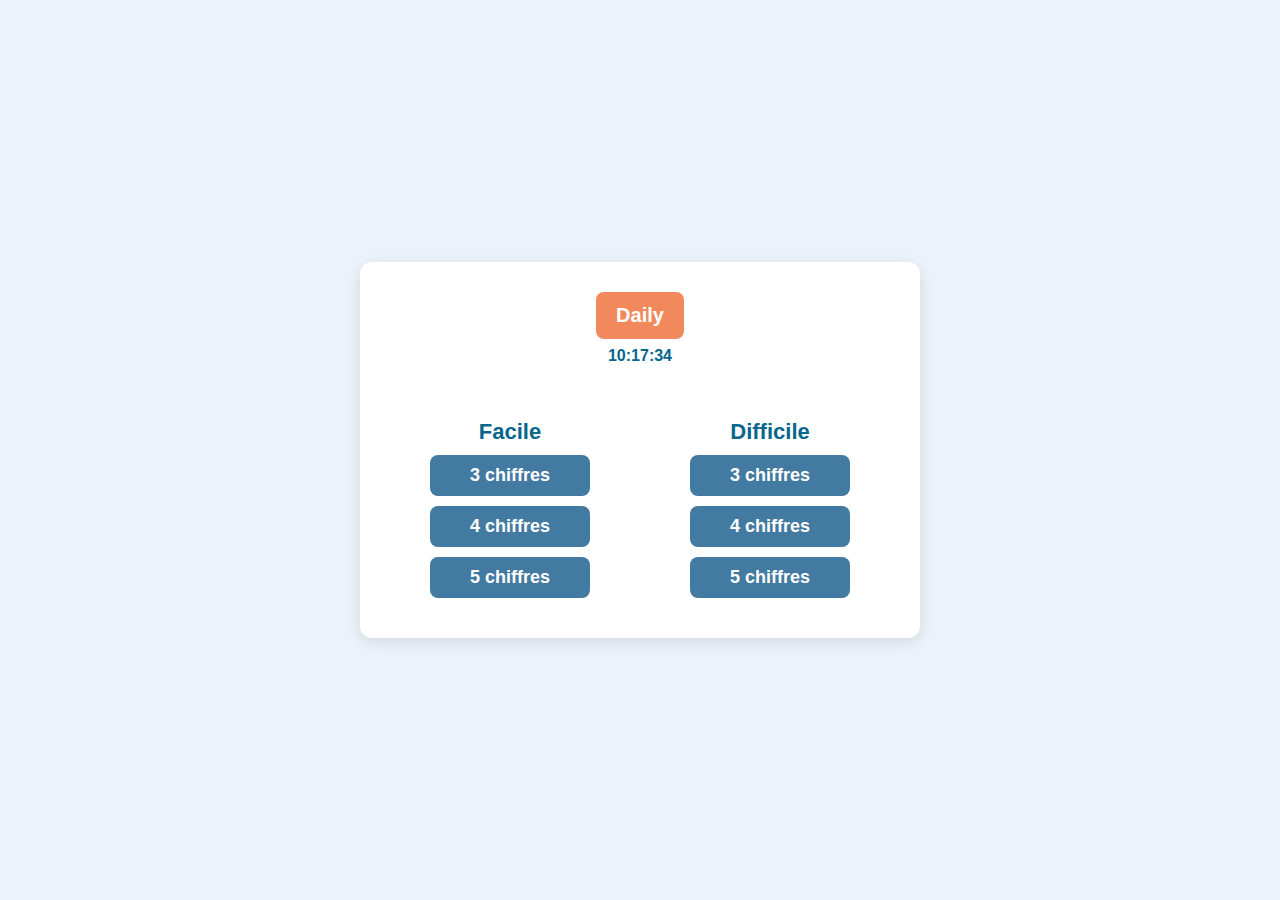
==== commit ed53e8c2: "Add files via upload" ====
--- a/index.html
+++ b/index.html
@@ -5,18 +5,33 @@
     <meta name="viewport" content="width=device-width, initial-scale=1.0">
     <title>Mastermind</title>
     <link rel="stylesheet" href="styles.css">
+    <script defer src="script.js"></script>
 </head>
 <body>
     <div class="menu-container">
-        <h1>Mastermind</h1>
-        <div class="menu">
-            <button onclick="window.location.href='game.html?mode=daily'">Daily</button>
-            <button onclick="window.location.href='game.html?mode=3easy'">3 Facile</button>
-            <button onclick="window.location.href='game.html?mode=3hard'">3 Difficile</button>
-            <button onclick="window.location.href='game.html?mode=4easy'">4 Facile</button>
-            <button onclick="window.location.href='game.html?mode=4hard'">4 Difficile</button>
-            <button onclick="window.location.href='game.html?mode=5easy'">5 Facile</button>
-            <button onclick="window.location.href='game.html?mode=5hard'">5 Difficile</button>
+        <!-- Bouton Daily + Timer -->
+        <div class="daily-container">
+            <button class="daily-button" onclick="window.location.href='game.html?mode=daily'">Daily</button>
+            <p id="daily-timer">00:00:00</p>
+        </div>
+
+        <!-- Conteneur principal des modes -->
+        <div class="mode-container">
+            <!-- Colonne Facile -->
+            <div class="mode-column">
+                <h2>Facile</h2>
+                <button onclick="window.location.href='game.html?mode=3easy'">3 chiffres</button>
+                <button onclick="window.location.href='game.html?mode=4easy'">4 chiffres</button>
+                <button onclick="window.location.href='game.html?mode=5easy'">5 chiffres</button>
+            </div>
+
+            <!-- Colonne Difficile -->
+            <div class="mode-column">
+                <h2>Difficile</h2>
+                <button onclick="window.location.href='game.html?mode=3hard'">3 chiffres</button>
+                <button onclick="window.location.href='game.html?mode=4hard'">4 chiffres</button>
+                <button onclick="window.location.href='game.html?mode=5hard'">5 chiffres</button>
+            </div>
         </div>
     </div>
 </body>
--- a/styles.css
+++ b/styles.css
@@ -2,11 +2,12 @@
     font-family: 'Roboto', sans-serif;
     display: flex;
     justify-content: center;
-    align-items: center;
+    align-items: flex-start; /* Changer pour commencer en haut */
     height: 100vh;
     margin: 0;
     background-color: #EBF2FA;
     color: #06668C;
+    overflow-y: auto; /* Activer le défilement vertical */
 }
 
 .game-container {
@@ -17,6 +18,8 @@
     background-color: #EBF2FA;
     border-radius: 12px;
     box-shadow: 0 4px 15px rgba(0, 0, 0, 0.1);
+    overflow-y: auto; /* Activer le défilement vertical si nécessaire */
+    max-height: 90vh; /* Limiter la hauteur pour permettre le défilement */
 }
 
 .tiles {
@@ -119,7 +122,7 @@
 }
 
 .back-button {
-    position: absolute;
+    position: fixed;
     bottom: 20px;
     left: 20px;
     padding: 10px 20px;
@@ -131,6 +134,7 @@
     cursor: pointer;
     transition: background-color 0.3s, transform 0.2s;
     box-shadow: 0 4px 6px rgba(0, 0, 0, 0.1);
+    z-index: 1000; /* Assure que le bouton reste au-dessus */
 }
 
 .back-button:hover {
@@ -142,7 +146,9 @@
     margin-top: 20px;
     color: #06668C;
     text-align: left;
-}
+    flex-shrink: 0; /* Empêche le rétrécissement */
+}
+
 .history .attempt {
     display: flex;
     align-items: center;
@@ -192,42 +198,115 @@
 .history .result .misplaced {
     margin: 2px 0;
 }
-
-
-/* Styles for index.html buttons */
+#restart {
+    background-color: #F1895C;
+    color: white;
+    border: none;
+    padding: 10px 15px;
+    font-size: 16px;
+    border-radius: 5px;
+    cursor: pointer;
+    margin-left: 10px; /* Décale légèrement le bouton */
+    transition: background 0.3s ease;
+}
+
+#restart:hover {
+    background-color: #D6724A; /* Effet au survol */
+}
+
+/* 🌟 Style général */
+body {
+    font-family: 'Roboto', sans-serif;
+    display: flex;
+    justify-content: center;
+    align-items: center;
+    height: 100vh;
+    margin: 0;
+    background-color: #EBF2FA;
+    color: #06668C;
+}
+
+/* 🌟 Conteneur principal */
 .menu-container {
     text-align: center;
-    padding: 20px;
-    background-color: #EBF2FA;
+    background: white;
+    padding: 30px;
     border-radius: 12px;
     box-shadow: 0 4px 15px rgba(0, 0, 0, 0.1);
-}
-
-.menu-container h1 {
-    margin-bottom: 20px;
-    color: #06668C;
-    font-size: 2em;
-}
-
-.menu {
+    width: 90%;
+    max-width: 500px;
+}
+
+/* 🌟 Bouton Daily + Timer */
+.daily-container {
     display: flex;
     flex-direction: column;
-    gap: 10px;
-}
-
-.menu button {
-    padding: 15px 30px;
+    align-items: center;
+    margin-bottom: 20px;
+}
+
+.daily-button {
+    background: #F1895C;
+    border: none;
+    padding: 12px 20px;
+    font-size: 20px;
+    color: white;
+    border-radius: 8px;
+    cursor: pointer;
+    transition: background 0.3s ease, transform 0.2s;
+    font-weight: bold;
+}
+
+.daily-button:hover {
+    background: #D6724A;
+    transform: scale(1.05);
+}
+
+#daily-timer {
+    margin-top: 8px;
+    font-size: 16px;
+    font-weight: bold;
+    color: #06668C;
+}
+
+/* 🌟 Conteneur des modes */
+.mode-container {
+    display: flex;
+    justify-content: space-between;
+    gap: 20px;
+}
+
+/* 🌟 Colonnes Facile et Difficile */
+.mode-column {
+    display: flex;
+    flex-direction: column;
+    align-items: center;
+    flex: 1;
+}
+
+.mode-column h2 {
+    font-size: 22px;
+    margin-bottom: 10px;
+    color: #06668C;
+}
+
+/* 🌟 Boutons des modes */
+.mode-column button {
+    background: #427AA1;
+    border: none;
+    padding: 10px 20px;
     font-size: 18px;
-    background-color: #427AA1;
-    color: #EBF2FA;
-    border: none;
-    border-radius: 8px;
-    cursor: pointer;
-    transition: background-color 0.3s, transform 0.2s;
-    box-shadow: 0 4px 6px rgba(0, 0, 0, 0.1);
-}
-
-.menu button:hover {
-    background-color: #06668C;
-    transform: scale(1.05);
-}
+    color: white;
+    border-radius: 8px;
+    cursor: pointer;
+    transition: background 0.3s ease, transform 0.2s;
+    font-weight: bold;
+    width: 100%;
+    max-width: 160px;
+    margin-bottom: 10px;
+}
+
+.mode-column button:hover {
+    background: #06668C;
+    transform: scale(1.05);
+}
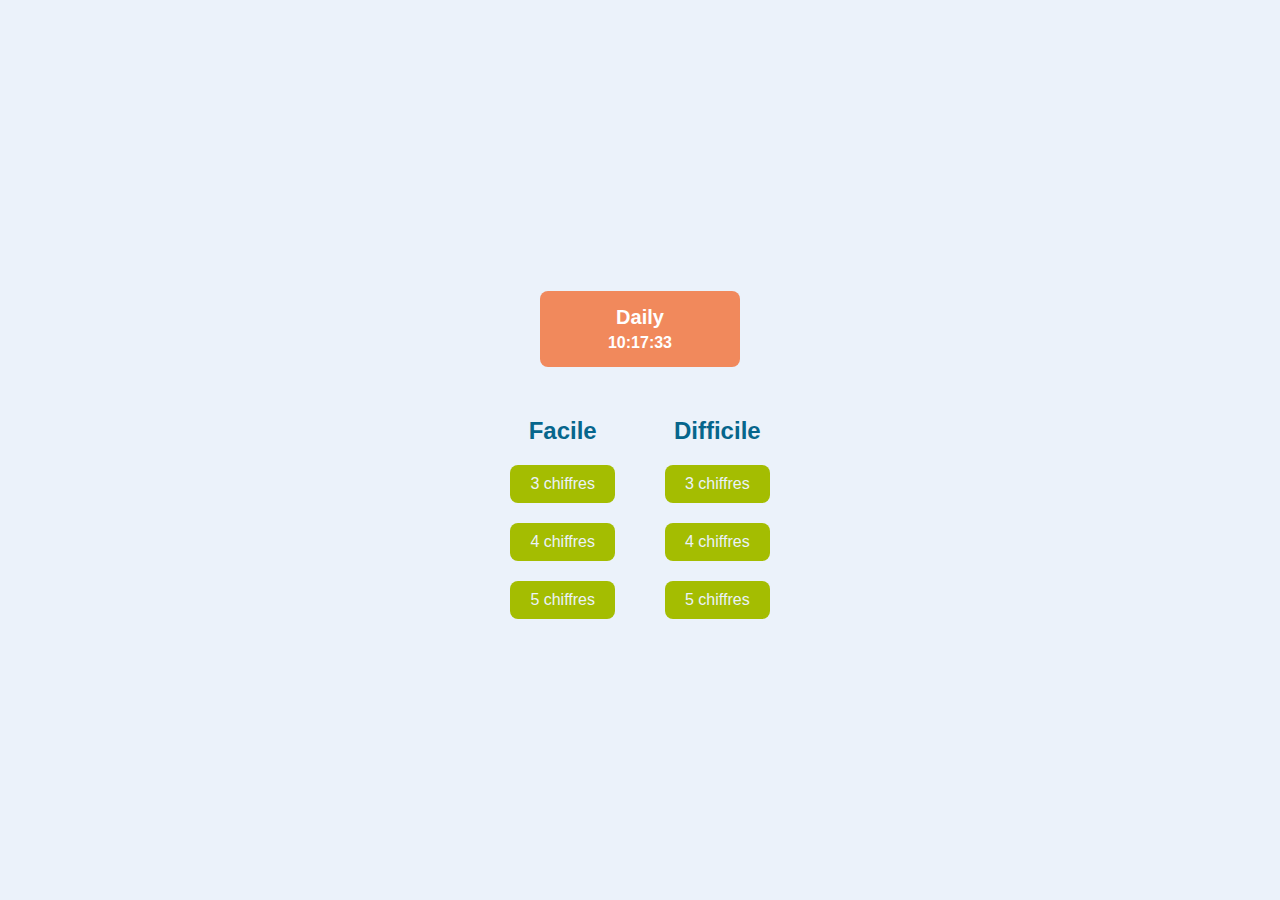
==== commit f7ae9a75: "Add files via upload" ====
--- a/index.html
+++ b/index.html
@@ -8,16 +8,16 @@
     <script defer src="script.js"></script>
 </head>
 <body>
+    <!-- Menu Conteneur -->
     <div class="menu-container">
-        <!-- Bouton Daily + Timer -->
-        <div class="daily-container">
-            <button class="daily-button" onclick="window.location.href='game.html?mode=daily'">Daily</button>
-            <p id="daily-timer">00:00:00</p>
-        </div>
+        <!-- Bouton Daily avec Timer intégré -->
+        <button class="daily-button" onclick="window.location.href='game.html?mode=daily'">
+            Daily <br>
+            <span id="daily-timer">00:00:00</span>
+        </button>
 
         <!-- Conteneur principal des modes -->
         <div class="mode-container">
-            <!-- Colonne Facile -->
             <div class="mode-column">
                 <h2>Facile</h2>
                 <button onclick="window.location.href='game.html?mode=3easy'">3 chiffres</button>
@@ -25,7 +25,6 @@
                 <button onclick="window.location.href='game.html?mode=5easy'">5 chiffres</button>
             </div>
 
-            <!-- Colonne Difficile -->
             <div class="mode-column">
                 <h2>Difficile</h2>
                 <button onclick="window.location.href='game.html?mode=3hard'">3 chiffres</button>
--- a/styles.css
+++ b/styles.css
@@ -214,47 +214,48 @@
     background-color: #D6724A; /* Effet au survol */
 }
 
-/* 🌟 Style général */
+/* 🌟 Global settings */
 body {
     font-family: 'Roboto', sans-serif;
     display: flex;
-    justify-content: center;
-    align-items: center;
+    flex-direction: column;
+    justify-content: flex-start;
+    align-items: center; /* Centrer tous les éléments horizontalement */
     height: 100vh;
     margin: 0;
     background-color: #EBF2FA;
     color: #06668C;
-}
-
-/* 🌟 Conteneur principal */
+    overflow-y: auto;
+}
+
+/* 🌟 Conteneur pour le bouton Daily */
 .menu-container {
-    text-align: center;
-    background: white;
-    padding: 30px;
-    border-radius: 12px;
-    box-shadow: 0 4px 15px rgba(0, 0, 0, 0.1);
-    width: 90%;
-    max-width: 500px;
-}
-
-/* 🌟 Bouton Daily + Timer */
-.daily-container {
-    display: flex;
-    flex-direction: column;
-    align-items: center;
-    margin-bottom: 20px;
-}
-
+    display: flex;
+    flex-direction: column;
+    align-items: center; /* Centrer le contenu horizontalement */
+    justify-content: center;
+    height: 100%; /* Prendre toute la hauteur de la page */
+    padding-top: 20px; /* Espacement en haut */
+}
+
+/* 🌟 Style du bouton Daily */
 .daily-button {
     background: #F1895C;
     border: none;
-    padding: 12px 20px;
+    padding: 15px 25px;
     font-size: 20px;
     color: white;
     border-radius: 8px;
     cursor: pointer;
     transition: background 0.3s ease, transform 0.2s;
     font-weight: bold;
+    text-align: center;
+    width: 200px;
+    display: flex;
+    flex-direction: column;
+    align-items: center;
+    justify-content: center;
+    margin-bottom: 30px; /* Espacement entre le bouton Daily et les autres éléments */
 }
 
 .daily-button:hover {
@@ -262,51 +263,51 @@
     transform: scale(1.05);
 }
 
+/* 🌟 Timer à l'intérieur du bouton */
 #daily-timer {
-    margin-top: 8px;
     font-size: 16px;
     font-weight: bold;
-    color: #06668C;
-}
-
-/* 🌟 Conteneur des modes */
+    color: white;
+    margin-top: 5px;
+}
+
+/* 🌟 Conteneur des modes sous le bouton Daily */
 .mode-container {
     display: flex;
-    justify-content: space-between;
-    gap: 20px;
-}
-
-/* 🌟 Colonnes Facile et Difficile */
+    justify-content: space-between; /* Espace entre les colonnes */
+    width: 100%;
+    max-width: 900px;
+    gap: 50px; /* Ajout d'un écart entre les colonnes Facile et Difficile */
+}
+
+/* 🌟 Style des colonnes pour les modes */
 .mode-column {
     display: flex;
     flex-direction: column;
     align-items: center;
-    flex: 1;
 }
 
 .mode-column h2 {
-    font-size: 22px;
+    font-size: 24px;
+    color: #06668C;
     margin-bottom: 10px;
-    color: #06668C;
-}
-
-/* 🌟 Boutons des modes */
+}
+
 .mode-column button {
-    background: #427AA1;
-    border: none;
+    background-color: #A4BD01;
+    color: #EBF2FA;
+    font-size: 16px;
     padding: 10px 20px;
-    font-size: 18px;
-    color: white;
-    border-radius: 8px;
+    border-radius: 8px;
+    border: none;
+    margin: 10px 0;
     cursor: pointer;
     transition: background 0.3s ease, transform 0.2s;
-    font-weight: bold;
-    width: 100%;
-    max-width: 160px;
-    margin-bottom: 10px;
 }
 
 .mode-column button:hover {
-    background: #06668C;
-    transform: scale(1.05);
-}
+    background-color: #679436;
+    transform: scale(1.05);
+}
+
+
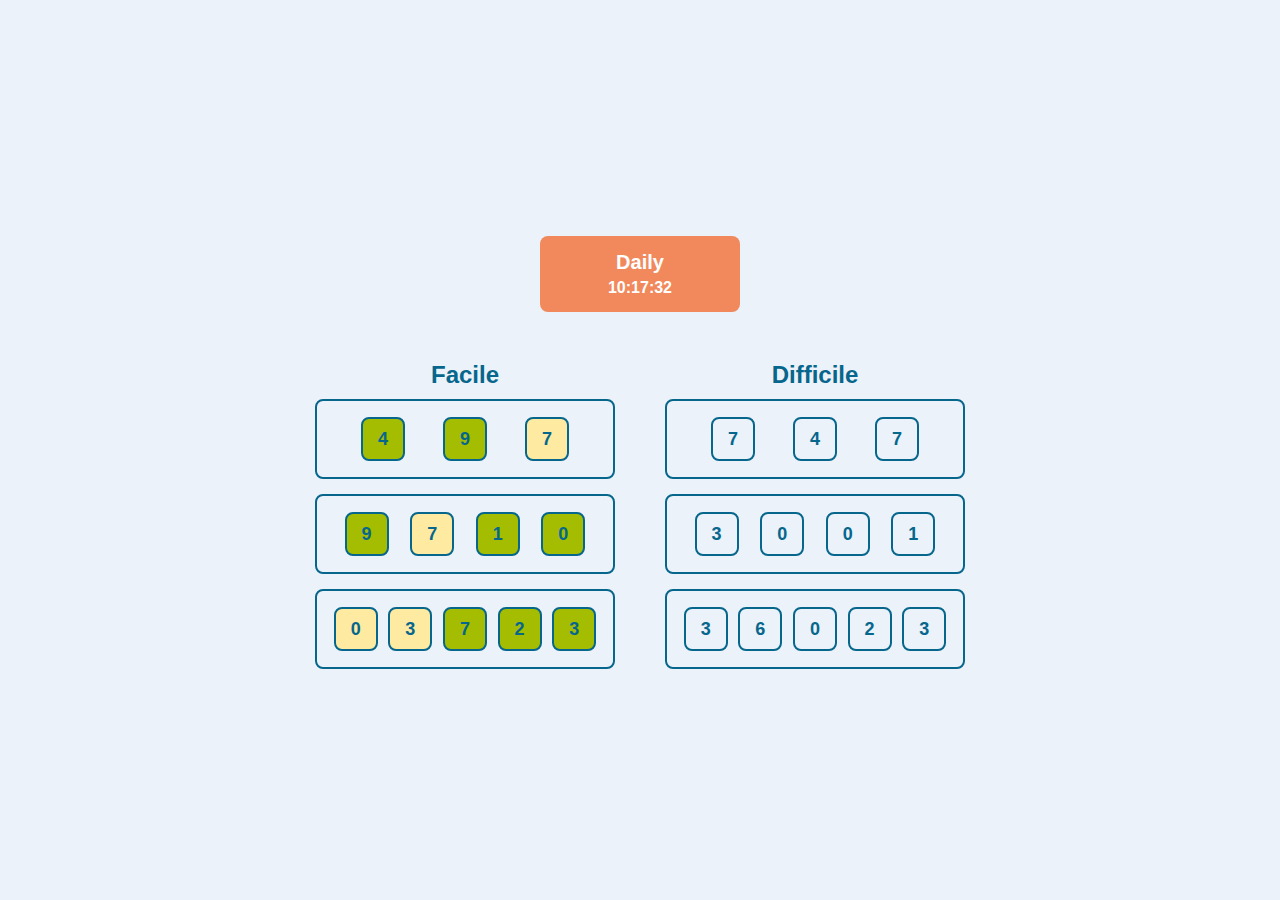
==== commit 750fe031: "Add files via upload" ====
--- a/index.html
+++ b/index.html
@@ -5,33 +5,35 @@
     <meta name="viewport" content="width=device-width, initial-scale=1.0">
     <title>Mastermind</title>
     <link rel="stylesheet" href="styles.css">
-    <script defer src="script.js"></script>
 </head>
 <body>
-    <!-- Menu Conteneur -->
     <div class="menu-container">
-        <!-- Bouton Daily avec Timer intégré -->
-        <button class="daily-button" onclick="window.location.href='game.html?mode=daily'">
-            Daily <br>
-            <span id="daily-timer">00:00:00</span>
+        <!-- Bouton Daily avec timer -->
+        <button class="daily-button">
+            Daily
+            <div id="daily-timer">00:00</div>
         </button>
 
-        <!-- Conteneur principal des modes -->
+        <!-- Conteneur des modes -->
         <div class="mode-container">
-            <div class="mode-column">
+            <!-- Colonne Facile -->
+            <div class="mode-column" id="easy-mode">
                 <h2>Facile</h2>
-                <button onclick="window.location.href='game.html?mode=3easy'">3 chiffres</button>
-                <button onclick="window.location.href='game.html?mode=4easy'">4 chiffres</button>
-                <button onclick="window.location.href='game.html?mode=5easy'">5 chiffres</button>
+                <button id="easy-3" class="mode-button">3 Chiffres</button>
+                <button id="easy-4" class="mode-button">4 Chiffres</button>
+                <button id="easy-5" class="mode-button">5 Chiffres</button>
             </div>
 
-            <div class="mode-column">
+            <!-- Colonne Difficile -->
+            <div class="mode-column" id="hard-mode">
                 <h2>Difficile</h2>
-                <button onclick="window.location.href='game.html?mode=3hard'">3 chiffres</button>
-                <button onclick="window.location.href='game.html?mode=4hard'">4 chiffres</button>
-                <button onclick="window.location.href='game.html?mode=5hard'">5 chiffres</button>
+                <button id="hard-3" class="mode-button">3 Chiffres</button>
+                <button id="hard-4" class="mode-button">4 Chiffres</button>
+                <button id="hard-5" class="mode-button">5 Chiffres</button>
             </div>
         </div>
     </div>
+
+    <script src="script.js"></script>
 </body>
 </html>
--- a/styles.css
+++ b/styles.css
@@ -214,13 +214,18 @@
     background-color: #D6724A; /* Effet au survol */
 }
 
+
+
+
+
+
 /* 🌟 Global settings */
 body {
     font-family: 'Roboto', sans-serif;
     display: flex;
     flex-direction: column;
     justify-content: flex-start;
-    align-items: center; /* Centrer tous les éléments horizontalement */
+    align-items: center; 
     height: 100vh;
     margin: 0;
     background-color: #EBF2FA;
@@ -232,10 +237,10 @@
 .menu-container {
     display: flex;
     flex-direction: column;
-    align-items: center; /* Centrer le contenu horizontalement */
-    justify-content: center;
-    height: 100%; /* Prendre toute la hauteur de la page */
-    padding-top: 20px; /* Espacement en haut */
+    align-items: center;
+    justify-content: center;
+    height: 100%; 
+    padding-top: 20px;
 }
 
 /* 🌟 Style du bouton Daily */
@@ -255,7 +260,7 @@
     flex-direction: column;
     align-items: center;
     justify-content: center;
-    margin-bottom: 30px; /* Espacement entre le bouton Daily et les autres éléments */
+    margin-bottom: 30px;
 }
 
 .daily-button:hover {
@@ -274,10 +279,10 @@
 /* 🌟 Conteneur des modes sous le bouton Daily */
 .mode-container {
     display: flex;
-    justify-content: space-between; /* Espace entre les colonnes */
+    justify-content: space-between;
     width: 100%;
     max-width: 900px;
-    gap: 50px; /* Ajout d'un écart entre les colonnes Facile et Difficile */
+    gap: 50px;
 }
 
 /* 🌟 Style des colonnes pour les modes */
@@ -293,21 +298,58 @@
     margin-bottom: 10px;
 }
 
-.mode-column button {
-    background-color: #A4BD01;
-    color: #EBF2FA;
-    font-size: 16px;
-    padding: 10px 20px;
-    border-radius: 8px;
-    border: none;
-    margin: 10px 0;
-    cursor: pointer;
-    transition: background 0.3s ease, transform 0.2s;
-}
-
-.mode-column button:hover {
-    background-color: #679436;
-    transform: scale(1.05);
-}
-
-
+/* 🌟 Style du bouton mode (pour facile et difficile) */
+.mode-button {
+    width: 300px;
+    height: 80px;
+    background-color: transparent;
+    border-radius: 8px;
+    border: 2px solid #06668C;
+    display: flex;
+    justify-content: center;
+    align-items: center;
+    text-align: center;
+    cursor: pointer;
+    transition: background-color 0.3s, transform 0.2s;
+    font-size: 18px;
+    font-weight: bold;
+    position: relative;
+    margin-bottom: 15px;
+}
+
+.mode-button:hover {
+    transform: scale(1.05);
+}
+
+/* 🌟 Style des cases à l'intérieur du bouton */
+.mode-button .case-row {
+    display: flex;
+    justify-content: space-evenly;
+    width: 100%;
+}
+
+.mode-button .case {
+    width: 40px;
+    height: 40px;
+    border-radius: 8px;
+    display: flex;
+    justify-content: center;
+    align-items: center;
+    color: #06668C;
+    font-size: 18px;
+    border: 2px solid #06668C;
+}
+
+.mode-button .yellow {
+    background-color: #FEEAA1; /* Jaune */
+}
+
+.mode-button .green {
+    background-color: #A4BD01; /* Vert */
+}
+
+.mode-button .empty {
+    background-color: transparent;
+}
+
+
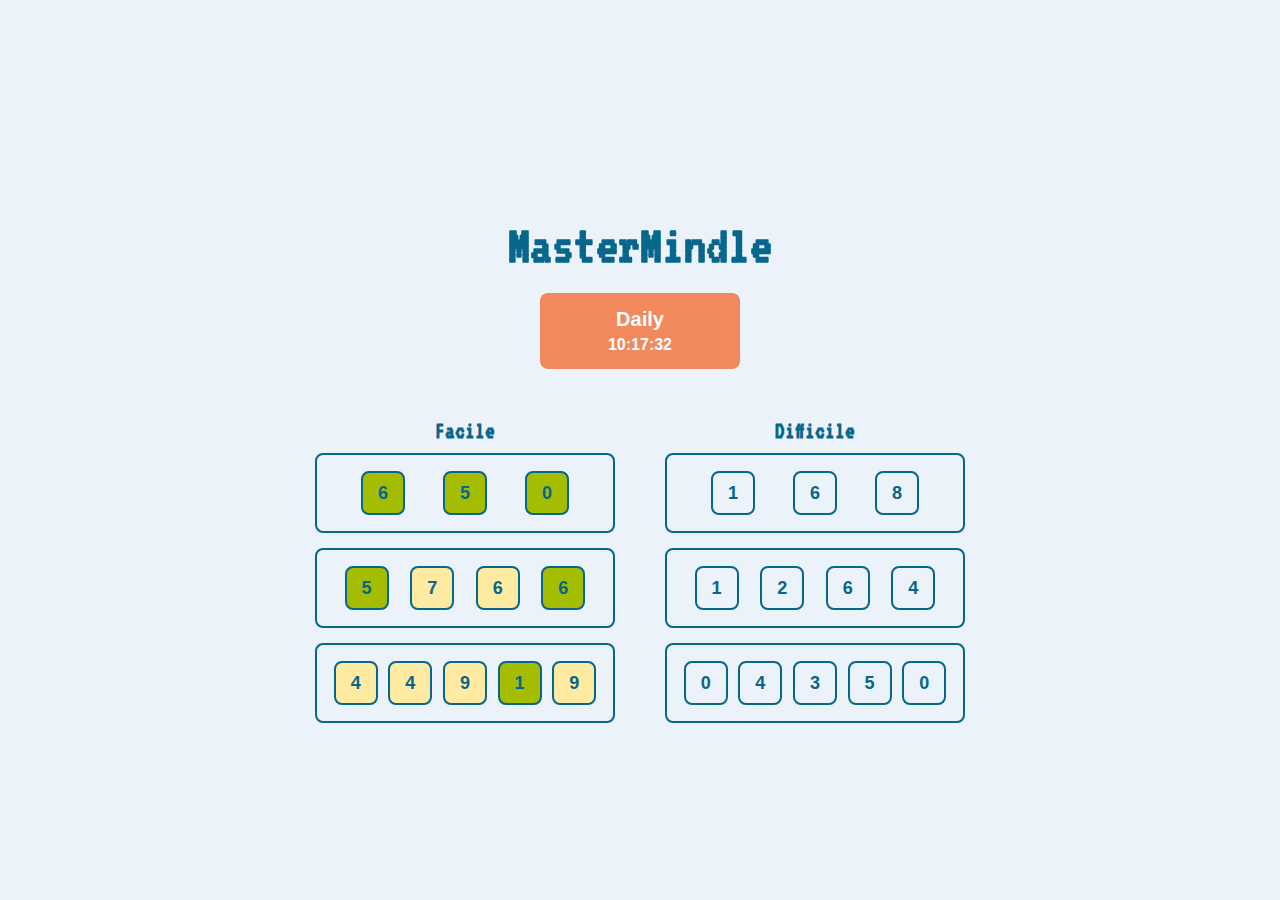
==== commit 0faa0820: "Add files via upload" ====
--- a/index.html
+++ b/index.html
@@ -8,6 +8,7 @@
 </head>
 <body>
     <div class="menu-container">
+	<h1 class="title">MasterMindle</h1>
         <!-- Bouton Daily avec timer -->
         <button class="daily-button">
             Daily
--- a/styles.css
+++ b/styles.css
@@ -1,13 +1,18 @@
+/* Importer la police VT323 depuis Google Fonts */
+@import url('https://fonts.googleapis.com/css2?family=VT323&display=swap');
+
 body {
-    font-family: 'Roboto', sans-serif;
-    display: flex;
-    justify-content: center;
-    align-items: flex-start; /* Changer pour commencer en haut */
+    font-family: 'VT323', monospace;
+    display: flex;
+    flex-direction: column;
+    justify-content: flex-start;
+    align-items: center;
     height: 100vh;
     margin: 0;
     background-color: #EBF2FA;
     color: #06668C;
-    overflow-y: auto; /* Activer le défilement vertical */
+    overflow-y: auto;
+    overflow-x: auto; /* Activer le défilement horizontal */
 }
 
 .game-container {
@@ -18,8 +23,9 @@
     background-color: #EBF2FA;
     border-radius: 12px;
     box-shadow: 0 4px 15px rgba(0, 0, 0, 0.1);
-    overflow-y: auto; /* Activer le défilement vertical si nécessaire */
-    max-height: 90vh; /* Limiter la hauteur pour permettre le défilement */
+    overflow-y: auto;
+    max-height: 90vh;
+    margin: 0 auto; /* Centrer le conteneur */
 }
 
 .tiles {
@@ -198,6 +204,7 @@
 .history .result .misplaced {
     margin: 2px 0;
 }
+
 #restart {
     background-color: #F1895C;
     color: white;
@@ -214,18 +221,13 @@
     background-color: #D6724A; /* Effet au survol */
 }
 
-
-
-
-
-
 /* 🌟 Global settings */
 body {
-    font-family: 'Roboto', sans-serif;
+    font-family: 'VT323', monospace;
     display: flex;
     flex-direction: column;
     justify-content: flex-start;
-    align-items: center; 
+    align-items: center;
     height: 100vh;
     margin: 0;
     background-color: #EBF2FA;
@@ -239,7 +241,7 @@
     flex-direction: column;
     align-items: center;
     justify-content: center;
-    height: 100%; 
+    height: 100%;
     padding-top: 20px;
 }
 
@@ -352,4 +354,26 @@
     background-color: transparent;
 }
 
-
+/* Media query pour les petits écrans */
+@media (max-width: 700px) {
+    .mode-container {
+        flex-direction: column;
+        align-items: center;
+    }
+
+    .mode-column {
+        width: 100%;
+    }
+
+    .mode-button {
+        width: 100%;
+    }
+}
+
+/* Style pour le titre */
+.title {
+    font-family: 'VT323', monospace;
+    font-size: 55px;
+    color: #06668C;
+    margin-bottom: 20px;
+}
